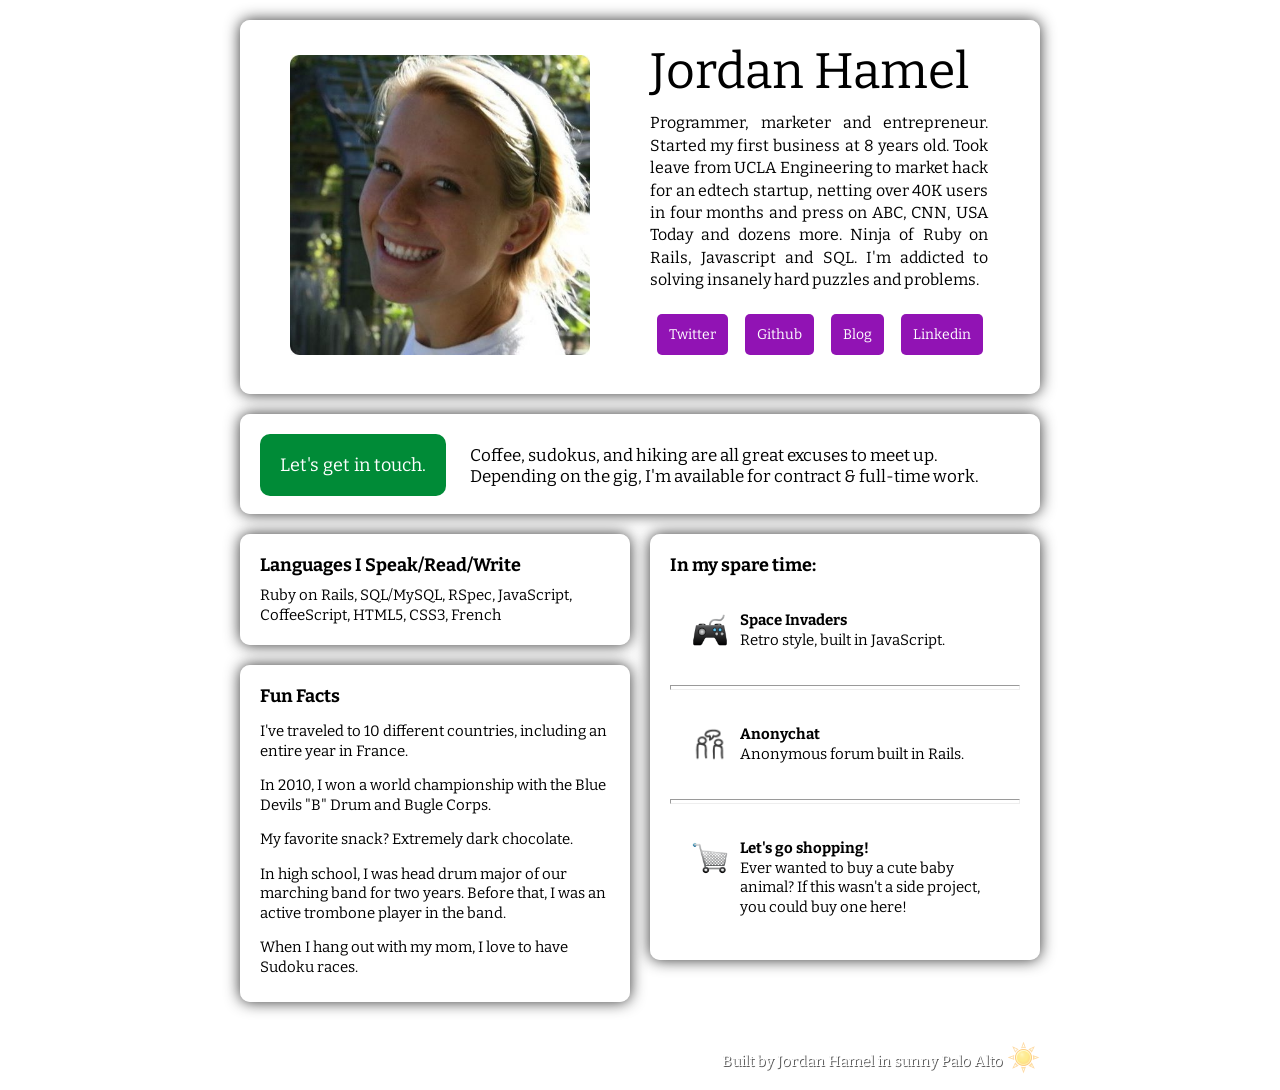
==== home.html @ fca2989a "done" ====
<!DOCTYPE html>

<html>
	<head>
		<title>Jordan Hamel</title>
	</head>

	<body>

		<link rel="stylesheet" type="text/css" href="home.css">
		<script src="http://ajax.aspnetcdn.com/ajax/jQuery/jquery-1.5.min.js" type="text/javascript"></script>
		<link href='http://fonts.googleapis.com/css?family=Bitter:400,700' rel='stylesheet' type='text/css'>

		<div id="head-wrap">
			<div id="head-shot">
				<img src="jordan2.jpg" alt="Jordan Head Shot">
			</div>

			<div id="about">
				<div id="about-title">
					Jordan Hamel
				</div>

				<div id="about-body">
					Programmer, marketer and entrepreneur. Started my first business at 8 years old. Took leave from UCLA Engineering to market hack for an edtech startup, netting over 40K users in four months and press on ABC, CNN, USA Today and dozens more. Ninja of Ruby on Rails, Javascript and SQL. I&apos;m addicted to solving insanely hard puzzles and problems.
				</div>
			</div>

			<div id="button-wrap">
				
					<a href="http://www.twitter.com/JordanHamel" target="_blank" class="button">Twitter</a>
				
					<a href="http://www.github.com/JordanHamel" target="_blank" class="button">Github</a>

					<a href="http://jordanhamel.tumblr.com" target="_blank" class="button">Blog</a>

					<a href="http://www.linkedin.com/pub/jordan-hamel/66/45/908/" target="_blank" class="button">Linkedin</a>
			</div>

			<div style="clear:both"></div>
		</div>

		<div id="contact-me">
			<div id="contact-center">
				<div id="contact-button">
					<a href="mailto:jo.mravca@gmail.com">Let's get in touch.</a>
				</div>

				<div id="contact-about">
					<p>Coffee, sudokus, and hiking are all great excuses to meet up.<br />Depending on the gig, I'm available for contract & full-time work.</p>
				</div>
			</div>
		</div>

		<div id="right-column">

			<div id="projects-wrap">
				<div class="small-title">
				In my spare time:
				</div>

				<div id="projects-body">

					<p id="featured-project-2">
						<img src="game-controller.png" alt="game controller">
						<strong>Space Invaders</strong><br>
						Retro style, built in JavaScript. 
					<p>

					<hr>

					<p id="featured-project-3">
						<img src="chatting.png" alt="people chatting">
						<strong>Anonychat</strong><br>
						Anonymous forum built in Rails.
					<p>

					<hr>

					<p id="featured-project-1">
						<img src="shopping-cart.png" alt="shopping cart">
						<strong>Let's go shopping!</strong><br>
						Ever wanted to buy a cute baby animal? If this wasn't a side project, you could buy one here!
					<p>

				</div>
			</div>
		</div>

		<div id="left-column">
			<div id="skills-wrap">
					<div class="small-title">
						Languages I Speak/Read/Write
					</div>

					<div id="skills-body">
						Ruby on Rails, SQL/MySQL, RSpec, JavaScript, CoffeeScript, HTML5, CSS3, French
					</div>
				</div>

			<div id="fun-facts-wrap">
				<div class="small-title">
					Fun Facts
				</div>

				<div id="fun-facts-body">
					<p>I've traveled to 10 different countries, including an entire year in France.</p>
					<p>In 2010, I won a world championship with the Blue Devils "B" Drum and Bugle Corps.</p>
					<p>My favorite snack? Extremely dark chocolate.</p>
					<p>In high school, I was head drum major of our marching band for two years. Before that, I was an active trombone player in the band.</p>
					<p>When I hang out with my mom, I love to have Sudoku races.</p>
				</div>
			</div>
		</div>


		<div class="footer">
			Built by Jordan Hamel in sunny Palo Alto <img src="sun.png" class="sun" />
		</div>

	</body>
</html>

<script type="text/javascript">
	$(function(){

		$('#featured-project-1').click(function() {
			window.open("http://jordanhamel.github.com/ShoppingCartApp/");
		});

		$('#featured-project-2').click(function() {
			window.open("http://jordanhamel.github.com/space-invaders/");
		});

		$('#featured-project-3').click(function() {
			window.open("http://jordanhamel.github.com/anonychat/");
		});

	});
</script>
---- home.css ----
body {
	font-family: 'Bitter', serif;
	background: url('concrete2.jpg') no-repeat center center fixed;
	-webkit-background-size: cover; /*for webKit*/
  -moz-background-size: cover; /*Mozilla*/
  -o-background-size: cover; /*opera*/
  background-size: cover; /*generic*/
	width: 800px;
	margin: auto;
	margin-top: 20px;
	margin-bottom: 20px;
	font-size: 15px;
}

/*Head*/

#head-wrap {
	background: rgba(255, 255, 255, .8);
	border-radius: 10px;
	padding: 20px 40px 20px 20px;
	box-shadow: 0px 0px 15px #333;
	margin-bottom: 20px;
}

#head-shot {
	float: left;
}

#head-shot img {
	border: 15px solid transparent;
	width: 300px;
	height: 300px;
	border-radius: 10px;
	margin-left: 15px;
}

#about {
	margin: 20px 0px 15px 20px;
	float: right;
	color: black;
	width: 350px;
	font-size: 16px;
	line-height: 140%;
}

#about-body {
	text-align: justify;
	width: 338px;
}

#about-title {
	font-size: 50px;
	margin-bottom: 30px;
}

#button-wrap {
	width: 350px;
	float: right;
	font-size: 14px;
}

.button {
	margin: 7px;
	display: inline-block;
	background-color: #9113b4;
	padding: 12px;
	border-radius: 5px;
}

.button:hover {
	margin: 7px;
	display: inline-block;
	background-color: #7a1197;
	padding: 12px;
	border-radius: 5px;
}

.button:active {
	margin: 7px;
	display: inline-block;
	background-color: #b11adb;
	box-shadow: inset 0px 3px 3px #9113b4; 
	padding: 12px;
	border-radius: 5px;
}

#button-wrap a {
	text-decoration: none;
	color: white;
}

/*Right Column*/

#right-column {
	width: 400px;
	float: right;
}

/*Left Column*/

#left-column {
	width: 400px;
	float: left;
}

#contact-me {
	width: 100%;
	background-color: rgba(255, 255, 255, .7);
	height: 100px;
	border-radius: 10px;
	margin-bottom: 20px;
	box-shadow: 0px 0px 15px #333;
}

#contact-center {
	/*background-color: red;*/
	width: 760px;
	height: 100px;
	margin: auto;
}

#contact-button {
	margin: auto;
	float: left;
	width: 200px;
	margin-top: 40px;
}

#contact-button a {
	border-radius: 10px;
	text-decoration: none;
	color: white;
	font-size: 18px;
	background-color: #008B37;
	padding: 20px;
}

#contact-button a:hover {
	border-radius: 10px;
	text-decoration: none;
	color: white;
	font-size: 18px;
	background-color: #026429;
	padding: 20px;
}

#contact-button a:active {
	border-radius: 10px;
	text-decoration: none;
	color: white;
	font-size: 18px;
	background-color: #028837;
	padding: 20px;
	box-shadow: inset 0px 3px 3px #026429;
}

#contact-about {
	margin-top: 14px;
	font-size: 17px;
	width: 550px;
	float: right;
}

/*Projects*/

#projects-wrap {
	background: rgba(255, 255, 255, .6);
	border-radius: 10px;
	padding: 20px 20px 8px 20px;
	box-shadow: 0px 0px 15px #333;
	width: 350px;
	float: right;
}

#projects-body {
	line-height: 130%;
}

.small-title {
	font-size: 18px;
	font-weight: bold;
}

#featured-project-1, #featured-project-2, #featured-project-3 {
	padding: 20px;
	cursor: pointer;
	cursor: hand;
}

#featured-project-1:hover {
	padding: 20px;
	cursor: pointer;
	cursor: hand;
	background-color: rgba(240, 240, 240, 0.7);
}

#featured-project-1:active {
	padding: 20px;
	cursor: pointer;
	cursor: hand;
	background-color: rgba(240, 240, 240, 0.7);
	box-shadow: 2px 2px 2px gray;
}

#featured-project-2:hover {
	padding: 20px;
	cursor: pointer;
	cursor: hand;
	background-color: rgba(240, 240, 240, 0.7);
}

#featured-project-2:active {
	padding: 20px;
	cursor: pointer;
	cursor: hand;
	background-color: rgba(240, 240, 240, 0.7);
	box-shadow: 2px 2px 2px gray;
}

#featured-project-3:hover {
	padding: 20px;
	cursor: pointer;
	cursor: hand;
	background-color: rgba(240, 240, 240, 0.7);
}

#featured-project-3:active {
	padding: 20px;
	cursor: pointer;
	cursor: hand;
	background-color: rgba(240, 240, 240, 0.7);
	box-shadow: 2px 2px 2px gray;
}

#projects-wrap hr {
	color: black;
	height: 3px;
}

#projects-wrap img {
	position: relative;
	top: -6px;
	max-width: 40px;
	max-height: 40px;
	float: left;
	margin: 5px 10px 20px 0px;
}

/*Skills*/

#skills-wrap {
	background: rgba(255, 255, 255, .6);
	border-radius: 10px;
	padding: 20px 20px 20px 20px;
	box-shadow: 0px 0px 15px #333;
	width: 350px;
	margin-bottom: 20px;
}

#skills-body {
	margin-top: 10px;
	line-height: 130%;
}

/*Fun Facts*/

#fun-facts-wrap {
	background: rgba(255, 255, 255, .6);
	border-radius: 10px;
	padding: 20px 20px 10px 20px;
	box-shadow: 0px 0px 15px #333;
	width: 350px;
	margin-bottom: 20px;
}

#fun-facts-body {
	line-height: 130%;
}

.footer {
	text-align:right;
	clear:both;
	padding-top:30px;
	margin: 40px 0 0 20px;
	color:#fff;
	opacity: 0.65;
	text-shadow: 1px 1px #000;
}

.footer .sun {
	float:right;
	margin:-10px 0 0 5px;
}
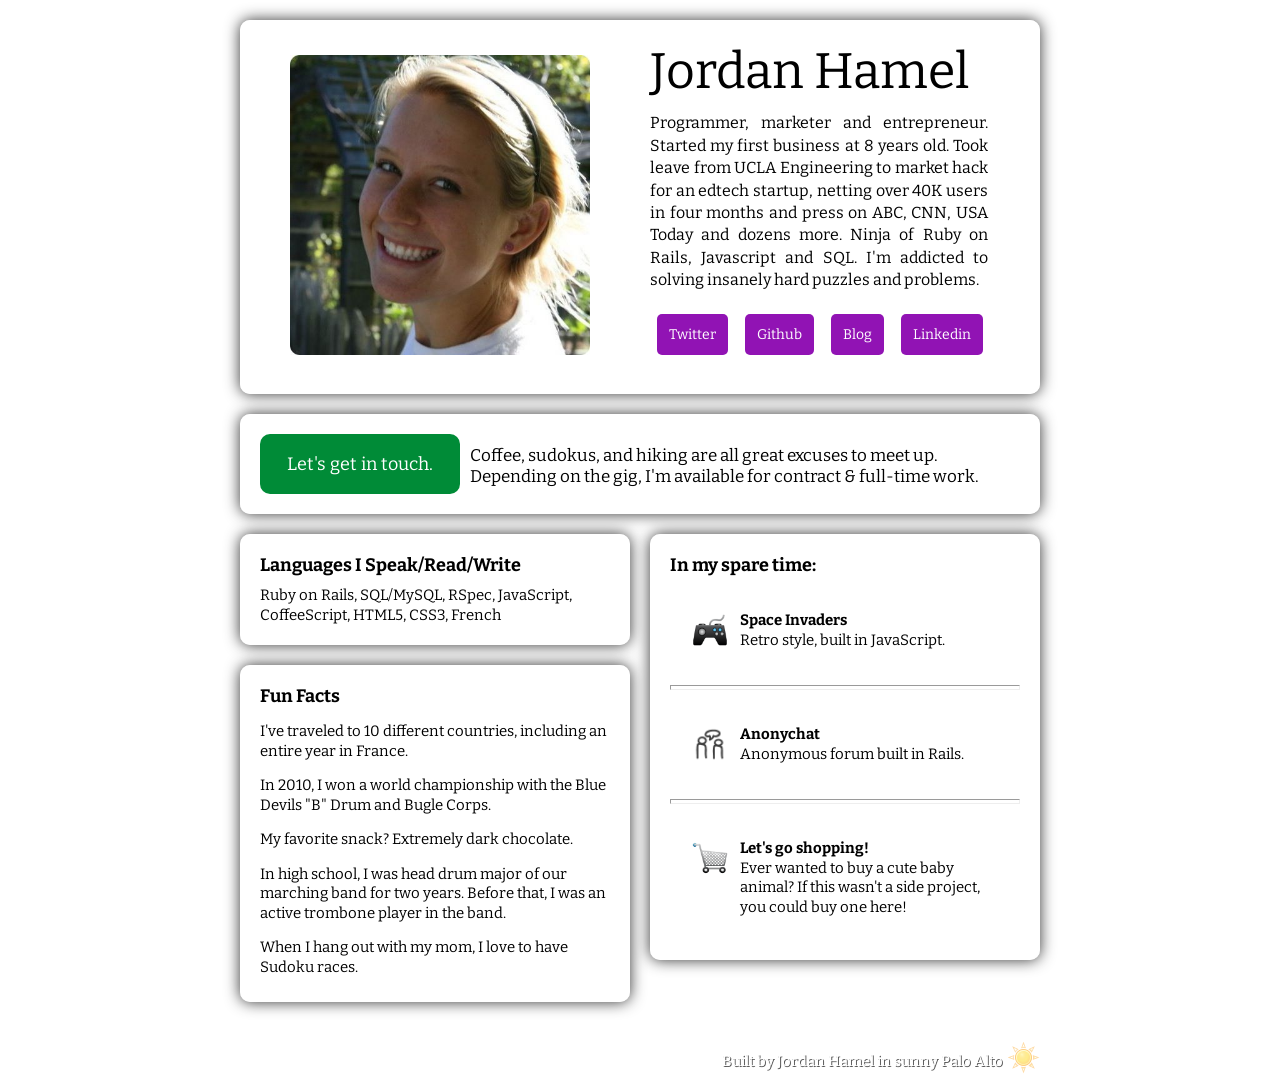
==== commit 3a708d4e: "first commit" ====
--- a/home.html
+++ b/home.html
@@ -43,7 +43,7 @@
 		<div id="contact-me">
 			<div id="contact-center">
 				<div id="contact-button">
-					<a href="mailto:jo.mravca@gmail.com">Let's get in touch.</a>
+					<div id="text">Let's get in touch.</div>
 				</div>
 
 				<div id="contact-about">
@@ -136,6 +136,11 @@
 			window.open("http://jordanhamel.github.com/anonychat/");
 		});
 
+		$('#contact-button').click(function() {
+			$('#text').empty()
+			$('#text').text("jo.mravca@gmail.com").css({'font-size':16});
+		});
+
 	});
 </script>
 
--- a/home.css
+++ b/home.css
@@ -120,38 +120,34 @@
 }
 
 #contact-button {
+	cursor: pointer;
+	cursor: hand;
 	margin: auto;
 	float: left;
 	width: 200px;
-	margin-top: 40px;
-}
-
-#contact-button a {
-	border-radius: 10px;
-	text-decoration: none;
+	height: 60px;
+	margin-top: 20px;
+	background-color: #008B37;
+	border-radius: 10px;
+}
+
+/*#contact-button:hover {
+	cursor: pointer;
+	cursor: hand;
+	margin: auto;
+	float: left;
+	width: 200px;
+	height: 60px;
+	margin-top: 20px;
+	background-color: #006126;
+	border-radius: 10px;
+}*/
+
+#text {
+	margin-top: 19px;
+	text-align: center;
 	color: white;
 	font-size: 18px;
-	background-color: #008B37;
-	padding: 20px;
-}
-
-#contact-button a:hover {
-	border-radius: 10px;
-	text-decoration: none;
-	color: white;
-	font-size: 18px;
-	background-color: #026429;
-	padding: 20px;
-}
-
-#contact-button a:active {
-	border-radius: 10px;
-	text-decoration: none;
-	color: white;
-	font-size: 18px;
-	background-color: #028837;
-	padding: 20px;
-	box-shadow: inset 0px 3px 3px #026429;
 }
 
 #contact-about {
@@ -199,7 +195,7 @@
 	cursor: pointer;
 	cursor: hand;
 	background-color: rgba(240, 240, 240, 0.7);
-	box-shadow: 2px 2px 2px gray;
+	box-shadow: inset 0px 3px 3px gray;
 }
 
 #featured-project-2:hover {
@@ -214,7 +210,7 @@
 	cursor: pointer;
 	cursor: hand;
 	background-color: rgba(240, 240, 240, 0.7);
-	box-shadow: 2px 2px 2px gray;
+	box-shadow: inset 0px 3px 3px gray;
 }
 
 #featured-project-3:hover {
@@ -229,7 +225,7 @@
 	cursor: pointer;
 	cursor: hand;
 	background-color: rgba(240, 240, 240, 0.7);
-	box-shadow: 2px 2px 2px gray;
+	box-shadow: inset 0px 3px 3px gray;
 }
 
 #projects-wrap hr {
